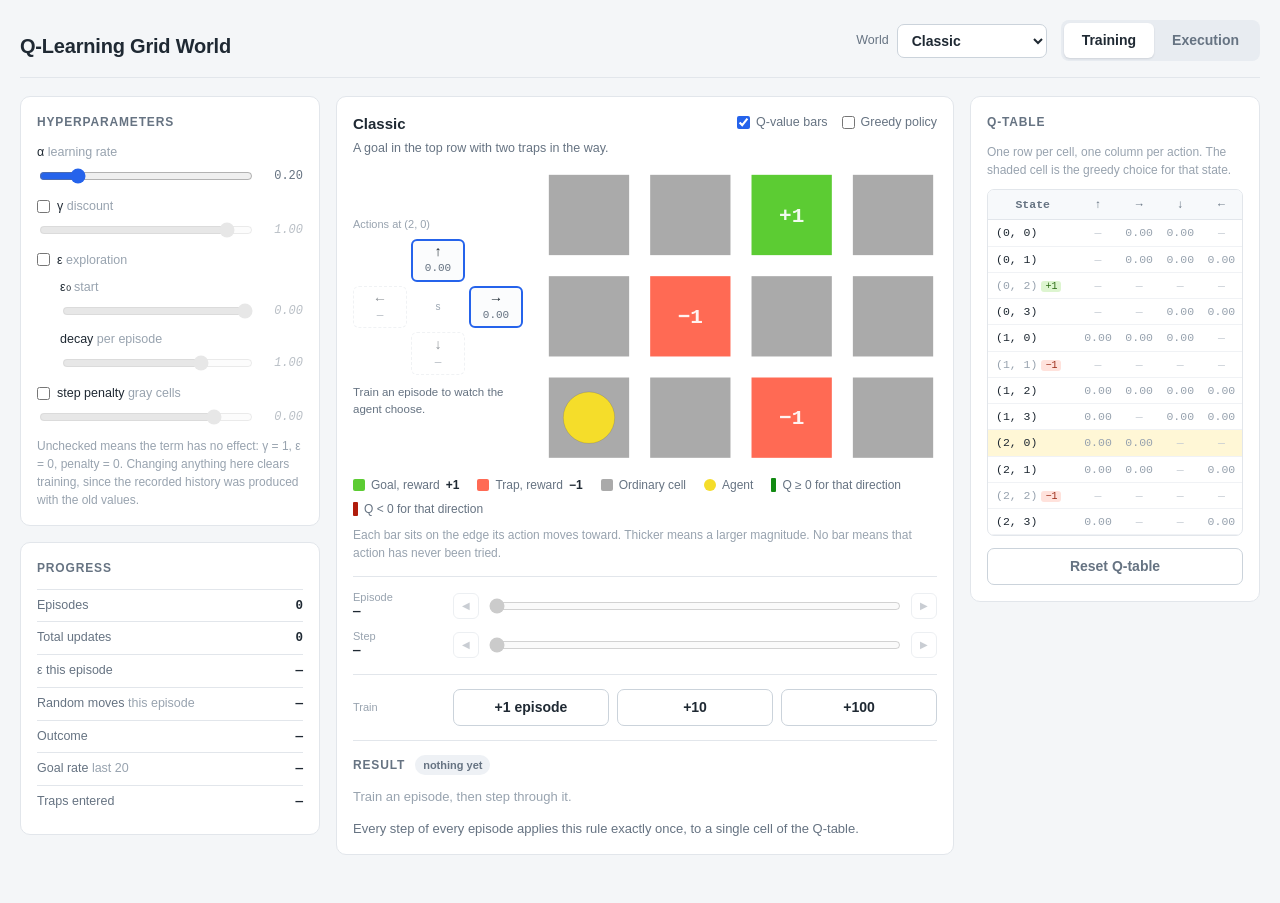
==== examples/qlearning/index.html @ 7fbef6d1 "Add qlearning demo" ====
<!DOCTYPE html>
<html lang="en">
<head>
<meta charset="utf-8">
<meta name="viewport" content="width=device-width, initial-scale=1">
<title>Q-Learning Grid World</title>
<link rel="stylesheet" href="styles.css">
</head>
<body>
<div class="app">

  <header class="topbar">
    <div class="brand">
      <h1>Q-Learning Grid World</h1>
    </div>
    <div class="top-controls">
      <label class="field">
        <span>World</span>
        <select id="layoutSelect"></select>
      </label>
      <div class="modes" role="group" aria-label="Mode">
        <button id="modeTraining" class="mode is-active" data-mode="training">Training</button>
        <button id="modeExecution" class="mode" data-mode="execution">Execution</button>
      </div>
    </div>
  </header>

  <main class="layout">

    <!-- ---------------------------------------------------------- left -->
    <aside class="col col-left">

      <section class="card">
        <h2>Hyperparameters</h2>
        <div class="params">

          <div class="param">
            <span class="param-name"><label for="alpha">&alpha; <em>learning rate</em></label></span>
            <input type="range" id="alpha" min="0.05" max="1" step="0.05" value="0.2">
            <output id="alphaOut">0.20</output>
          </div>

          <div class="param" id="rowGamma">
            <span class="param-name">
              <input type="checkbox" id="useGamma">
              <label for="useGamma">&gamma; <em>discount</em></label>
            </span>
            <input type="range" id="gamma" min="0" max="0.99" step="0.01" value="0.9"
                   aria-label="Discount factor value">
            <output id="gammaOut">1.00</output>
          </div>

          <div class="param-group" id="rowEpsilon">
            <span class="param-name">
              <input type="checkbox" id="useEpsilon">
              <label for="useEpsilon">&epsilon; <em>exploration</em></label>
            </span>
            <div class="param">
              <span class="param-name"><label for="epsStart">&epsilon;&#8320; <em>start</em></label></span>
              <input type="range" id="epsStart" min="0" max="1" step="0.05" value="1">
              <output id="epsStartOut">0.00</output>
            </div>
            <div class="param">
              <span class="param-name"><label for="epsDecay">decay <em>per episode</em></label></span>
              <input type="range" id="epsDecay" min="0.80" max="1" step="0.01" value="0.95">
              <output id="epsDecayOut">1.00</output>
            </div>
          </div>

          <div class="param" id="rowPenalty">
            <span class="param-name">
              <input type="checkbox" id="usePenalty">
              <label for="usePenalty">step penalty <em>gray cells</em></label>
            </span>
            <input type="range" id="stepPenalty" min="-0.2" max="-0.01" step="0.01" value="-0.04"
                   aria-label="Step penalty value">
            <output id="stepPenaltyOut">0.00</output>
          </div>

        </div>

        <p class="hint">Unchecked means the term has no effect: &gamma; = 1, &epsilon; = 0,
        penalty = 0. Changing anything here clears training, since the recorded history
        was produced with the old values.</p>
      </section>

      <section class="card">
        <h2>Progress</h2>
        <dl class="stats stats-top">
          <div><dt>Episodes</dt><dd id="statEpisodes">0</dd></div>
          <div><dt>Total updates</dt><dd id="statUpdates">0</dd></div>
          <div><dt>&epsilon; this episode</dt><dd id="statEpsilon">&mdash;</dd></div>
          <div><dt>Random moves <em>this episode</em></dt><dd id="statRandom">&mdash;</dd></div>
          <div><dt>Outcome</dt><dd id="statOutcome">&mdash;</dd></div>
          <div><dt>Goal rate <em>last 20</em></dt><dd id="statSuccess">&mdash;</dd></div>
          <div><dt>Traps entered</dt><dd id="statTraps">&mdash;</dd></div>
        </dl>
      </section>

    </aside>

    <!-- -------------------------------------------------------- center -->
    <section class="col col-center">
      <div class="card card-world">
        <div class="world-head">
          <div class="world-id">
            <h2 id="worldTitle">Classic</h2>
            <p id="layoutBlurb" class="blurb"></p>
          </div>
          <div class="toggles">
            <label class="chk"><input type="checkbox" id="showBars" checked> Q-value bars</label>
            <label class="chk"><input type="checkbox" id="showPolicy"> Greedy policy</label>
          </div>
        </div>

        <div class="stage">
          <div class="choice" id="choice"></div>
          <div class="world-wrap">
            <svg id="world" role="img" aria-label="Grid world"></svg>
          </div>
        </div>

        <ul class="legend">
          <li><span class="sw sw-goal"></span>Goal, reward <b>+1</b></li>
          <li><span class="sw sw-trap"></span>Trap, reward <b>&minus;1</b></li>
          <li><span class="sw sw-empty"></span>Ordinary cell</li>
          <li><span class="sw sw-agent"></span>Agent</li>
          <li><span class="sw sw-pos"></span>Q &ge; 0 for that direction</li>
          <li><span class="sw sw-neg"></span>Q &lt; 0 for that direction</li>
        </ul>
        <p class="legend-note">Each bar sits on the edge its action moves toward.
        Thicker means a larger magnitude. No bar means that action has never been tried.</p>

        <!-- playback: training -->
        <div id="trainingControls" class="playback">
          <div class="scrub">
            <div class="scrub-label">
              <span>Episode</span>
              <strong id="episodeLabel">&mdash;</strong>
            </div>
            <button class="icon" id="epPrev" title="Previous episode">&#9664;</button>
            <input type="range" id="episodeRange" min="0" max="0" value="0" disabled>
            <button class="icon" id="epNext" title="Next episode">&#9654;</button>
          </div>
          <div class="scrub">
            <div class="scrub-label">
              <span>Step</span>
              <strong id="stepLabel">&mdash;</strong>
            </div>
            <button class="icon" id="stepPrev" title="Previous step">&#9664;</button>
            <input type="range" id="stepRange" min="-1" max="-1" value="-1" disabled>
            <button class="icon" id="stepNext" title="Next step">&#9654;</button>
          </div>
        </div>

        <!-- playback: execution -->
        <div id="executionControls" class="playback" hidden>
          <p class="exec-note" id="execNote"></p>
          <div class="scrub">
            <div class="scrub-label">
              <span>Step</span>
              <strong id="execStepLabel">&mdash;</strong>
            </div>
            <button class="icon" id="execPrev" title="Previous step">&#9664;</button>
            <input type="range" id="execRange" min="-1" max="-1" value="-1" disabled>
            <button class="icon" id="execNext" title="Next step">&#9654;</button>
          </div>
        </div>

        <div class="train-bar" id="trainBar">
          <span class="train-label">Train</span>
          <button class="btn" data-train="1">+1 episode</button>
          <button class="btn" data-train="10">+10</button>
          <button class="btn" data-train="100">+100</button>
        </div>

        <section class="update-panel">
          <div class="formula-head">
            <h2 id="formulaTitle">Result</h2>
            <span id="formulaTag" class="tag">nothing yet</span>
          </div>
          <div class="eq-grid" id="eqGrid"></div>
          <div class="terms" id="terms"></div>
          <p class="explain" id="explain"></p>
        </section>
      </div>
    </section>

    <!-- --------------------------------------------------------- right -->
    <aside class="col col-right">
      <section class="card card-qtable">
        <h2>Q-table</h2>
        <p class="hint">One row per cell, one column per action. The shaded cell
        is the greedy choice for that state.</p>
        <div class="qtable-wrap">
          <table class="qtable">
            <thead>
              <tr>
                <th>State</th>
                <th>&uarr;</th><th>&rarr;</th><th>&darr;</th><th>&larr;</th>
              </tr>
            </thead>
            <tbody id="qtableBody"></tbody>
          </table>
        </div>
        <button id="resetQ" class="btn btn-reset">Reset Q-table</button>
      </section>
    </aside>
  </main>


</div>

<!-- Plain scripts, loaded in dependency order, so opening this file directly
     from disk works. ES modules would be blocked by the browser over file://. -->
<script src="js/gridworld.js"></script>
<script src="js/qlearning.js"></script>
<script src="js/app.js"></script>
</body>
</html>
---- examples/qlearning/styles.css ----
:root {
  --bg: #f4f6f8;
  --card: #ffffff;
  --line: #e2e6eb;
  --line-strong: #cbd3db;
  --text: #1f2933;
  --text-dim: #667382;
  --text-faint: #98a3af;
  --accent: #2563eb;
  --accent-soft: #e8efff;

  --cell: #aaaaaa;
  --cell-goal: #5ccc33;
  --cell-trap: #ff6a54;
  --cell-wall: #6b7480;
  --agent: #f5dd2a;
  --q-pos: #128a12;
  --q-neg: #b01d0c;

  --mono: ui-monospace, "SF Mono", "Cascadia Mono", Menlo, Consolas, monospace;
}

* { box-sizing: border-box; }

body {
  margin: 0;
  background: var(--bg);
  color: var(--text);
  font: 14px/1.5 -apple-system, BlinkMacSystemFont, "Segoe UI", Roboto, Helvetica, Arial, sans-serif;
  -webkit-font-smoothing: antialiased;
}

.app {
  max-width: 1480px;
  margin: 0 auto;
  padding: 20px 20px 48px;
}

/* ------------------------------------------------------------- topbar */
.topbar {
  display: flex;
  align-items: flex-end;
  justify-content: space-between;
  gap: 16px;
  flex-wrap: wrap;
  padding-bottom: 16px;
  margin-bottom: 18px;
  border-bottom: 1px solid var(--line);
}
.brand h1 { margin: 0; font-size: 20px; font-weight: 650; letter-spacing: -0.01em; }
.brand .sub { margin: 2px 0 0; color: var(--text-dim); font-size: 13px; }

.top-controls { display: flex; align-items: center; gap: 14px; flex-wrap: wrap; }

.field { display: inline-flex; align-items: center; gap: 8px; }
.field > span { font-size: 12.5px; color: var(--text-dim); }
.field select {
  font: inherit;
  font-weight: 550;
  color: var(--text);
  background: var(--card);
  border: 1px solid var(--line-strong);
  border-radius: 7px;
  padding: 7px 10px;
  min-width: 150px;
  cursor: pointer;
}
.field select:hover { border-color: var(--accent); }
.field select:focus-visible { outline: 2px solid var(--accent); outline-offset: 1px; }

.modes {
  display: inline-flex;
  background: #e8ecf1;
  border-radius: 8px;
  padding: 3px;
}
.mode {
  border: 0;
  background: transparent;
  padding: 7px 18px;
  border-radius: 6px;
  font: inherit;
  font-weight: 550;
  color: var(--text-dim);
  cursor: pointer;
}
.mode.is-active {
  background: var(--card);
  color: var(--text);
  box-shadow: 0 1px 2px rgba(16, 24, 40, 0.12);
}

/* ------------------------------------------------------------- layout */
.layout {
  display: grid;
  grid-template-columns: 300px minmax(0, 1fr) 290px;
  gap: 16px;
  align-items: start;
}
.col { display: flex; flex-direction: column; gap: 16px; min-width: 0; }

.card {
  background: var(--card);
  border: 1px solid var(--line);
  border-radius: 10px;
  padding: 16px;
}
.card h2 {
  margin: 0 0 12px;
  font-size: 12px;
  font-weight: 650;
  letter-spacing: 0.07em;
  text-transform: uppercase;
  color: var(--text-dim);
}

.hint { margin: 10px 0 0; font-size: 12px; line-height: 1.5; color: var(--text-faint); }
.blurb { margin: 10px 0 0; font-size: 12.5px; color: var(--text-dim); min-height: 34px; }

/* ------------------------------------------------------------ buttons */
.btn {
  border: 1px solid var(--line-strong);
  background: var(--card);
  color: var(--text);
  padding: 7px 12px;
  border-radius: 7px;
  font: inherit;
  font-weight: 550;
  cursor: pointer;
}
.btn:hover:not(:disabled) { border-color: var(--accent); color: var(--accent); }
.btn:disabled { opacity: 0.45; cursor: default; }

.icon {
  border: 1px solid var(--line-strong);
  background: var(--card);
  border-radius: 6px;
  width: 26px;
  height: 26px;
  line-height: 1;
  font-size: 10px;
  color: var(--text-dim);
  cursor: pointer;
  flex: none;
}
.icon:hover:not(:disabled) { border-color: var(--accent); color: var(--accent); }
.icon:disabled { opacity: 0.35; cursor: default; }

/* --------------------------------------------------------- parameters */
.params { display: grid; gap: 11px; }
.param {
  display: grid;
  grid-template-columns: 1fr 44px;
  grid-template-areas: "name name" "slider out";
  align-items: center;
  gap: 4px 8px;
}
.param-name {
  grid-area: name;
  font-size: 12.5px;
  display: flex;
  align-items: center;
  gap: 7px;
}
.param-name em { color: var(--text-faint); font-style: normal; }
.param-name label { cursor: pointer; }
.param-name input[type="checkbox"] { accent-color: var(--accent); margin: 0; flex: none; }
.param input[type="range"] { grid-area: slider; width: 100%; accent-color: var(--accent); }
.param output {
  grid-area: out;
  font-family: var(--mono);
  font-size: 12px;
  text-align: right;
  color: var(--text-dim);
}

/* A switched-off hyperparameter keeps its label readable but greys the control,
   and its output shows the neutral value the algorithm actually uses. */
.param-group { display: grid; grid-template-columns: 1fr; gap: 9px; }
.param-group > .param-name { grid-area: auto; }   /* not inside the .param grid */
.param-group > .param { padding-left: 23px; }
.is-off input[type="range"], .is-off output { opacity: 0.45; }
.is-off output { font-style: italic; }
.param input[type="range"]:disabled { cursor: default; }

/* -------------------------------------------------------------- stats */
.stats { display: grid; gap: 0; margin: 14px 0 0; }
.stats-top { margin-top: 0; }
.stats > div {
  display: flex;
  justify-content: space-between;
  align-items: baseline;
  gap: 10px;
  padding: 6px 0;
  border-top: 1px solid var(--line);
}
.stats dt { color: var(--text-dim); font-size: 12.5px; }
.stats dt em { color: var(--text-faint); font-style: normal; }
.stats dd { margin: 0; font-family: var(--mono); font-size: 12.5px; font-weight: 550; }

/* -------------------------------------------------------------- world */
.card-world { display: flex; flex-direction: column; gap: 14px; }
.world-head {
  display: flex;
  align-items: baseline;
  justify-content: space-between;
  gap: 12px;
  flex-wrap: wrap;
}
.world-head h2 { margin: 0; text-transform: none; letter-spacing: 0; font-size: 15px; color: var(--text); }
.world-id { min-width: 0; flex: 1 1 260px; }
.world-id .blurb { margin: 3px 0 0; min-height: 0; max-width: 60ch; }
.toggles { display: flex; gap: 14px; }
.chk {
  display: inline-flex;
  align-items: center;
  gap: 6px;
  font-size: 12.5px;
  color: var(--text-dim);
  cursor: pointer;
  user-select: none;
}
.chk input { accent-color: var(--accent); margin: 0; }

.stage { display: flex; align-items: center; gap: 18px; flex-wrap: wrap; }
.world-wrap { flex: 1 1 300px; display: flex; justify-content: center; }
#world { width: 100%; max-width: 410px; height: auto; display: block; }

#agent { transition: cx 180ms ease, cy 180ms ease; }

/* ------------------------------------------------------------- legend */
.legend {
  list-style: none;
  margin: 0;
  padding: 0;
  display: flex;
  flex-wrap: wrap;
  gap: 6px 18px;
  font-size: 12px;
  color: var(--text-dim);
}
.legend li { display: inline-flex; align-items: center; gap: 6px; }
.legend b { color: var(--text); font-weight: 600; }
.sw { width: 12px; height: 12px; border-radius: 2px; flex: none; }
.sw-goal { background: var(--cell-goal); }
.sw-trap { background: var(--cell-trap); }
.sw-empty { background: var(--cell); }
.sw-agent { background: var(--agent); border-radius: 50%; }
.sw-pos { background: var(--q-pos); width: 5px; height: 14px; border-radius: 1px; }
.sw-neg { background: var(--q-neg); width: 5px; height: 14px; border-radius: 1px; }
.legend-note { margin: -6px 0 0; font-size: 12px; color: var(--text-faint); }

/* ----------------------------------------------------------- playback */
.playback {
  border-top: 1px solid var(--line);
  padding-top: 14px;
  display: grid;
  gap: 10px;
}
.scrub { display: flex; align-items: center; gap: 8px; }
.scrub-label {
  display: flex;
  flex-direction: column;
  width: 92px;
  flex: none;
  line-height: 1.25;
}
.scrub-label span { font-size: 11px; color: var(--text-faint); }
.scrub-label strong { font-family: var(--mono); font-size: 12.5px; font-weight: 550; }
.scrub input[type="range"] { flex: 1; min-width: 0; accent-color: var(--accent); }
.exec-note { margin: 0; font-size: 12.5px; color: var(--text-dim); }
.exec-note b { color: var(--text); font-weight: 600; }

.train-bar {
  display: flex;
  align-items: center;
  gap: 8px;
  border-top: 1px solid var(--line);
  padding-top: 14px;
}
.train-label {
  width: 92px;
  flex: none;
  font-size: 11px;
  color: var(--text-faint);
}
.train-bar .btn { flex: 1; }

/* ------------------------------------------------------------ q-table */
.card-qtable { position: sticky; top: 20px; }
.qtable-wrap { margin-top: 10px; max-height: 480px; overflow: auto; border: 1px solid var(--line); border-radius: 7px; }
.qtable { width: 100%; border-collapse: collapse; font-family: var(--mono); font-size: 11.5px; }
.qtable th {
  position: sticky;
  top: 0;
  background: #f7f9fb;
  border-bottom: 1px solid var(--line);
  padding: 6px 4px;
  font-weight: 600;
  color: var(--text-dim);
  z-index: 1;
}
.qtable td { padding: 4px; text-align: center; border-bottom: 1px solid #f0f2f5; color: var(--text-dim); }
.qtable td.state { text-align: left; padding-left: 8px; color: var(--text); white-space: nowrap; }
.qtable td.zero { color: var(--text-faint); }
.qtable td.na { color: #c3cad2; }
.qtable td.best { background: #eef4ff; color: var(--text); font-weight: 600; }
.qtable tr.current td { background: #fff7d6; }
.qtable tr.current td.best { background: #ffeea8; }
.qtable td.updated { outline: 2px solid var(--accent); outline-offset: -2px; border-radius: 3px; }
.qtable tr.terminal td.state { color: var(--text-faint); }
.qtable .badge { font-family: inherit; font-size: 10px; padding: 0 4px; border-radius: 3px; margin-left: 4px; }
.qtable .badge-goal { background: #ddf5d0; color: #2c6b16; }
.qtable .badge-trap { background: #ffe2dc; color: #9b2d1a; }

.btn-reset { width: 100%; margin-top: 12px; color: var(--text-dim); }

/* ------------------------------------------------------- update panel */
.update-panel { border-top: 1px solid var(--line); padding-top: 14px; }
.formula-head { display: flex; align-items: center; gap: 10px; flex-wrap: wrap; margin-bottom: 12px; }
.formula-head h2 { margin: 0; }
.tag {
  font-size: 11px;
  font-weight: 550;
  padding: 2px 8px;
  border-radius: 20px;
  background: #eef1f5;
  color: var(--text-dim);
}
.tag.is-live { background: var(--accent-soft); color: var(--accent); }

/* The choice compass: the four directions laid out the way they point, each
   showing the value the agent was reading when it decided. */
.choice { flex: 0 0 auto; }
.choice-head { font-size: 11px; color: var(--text-faint); margin-bottom: 7px; }
.compass { display: grid; grid-template-columns: repeat(3, 54px); gap: 4px; }
.arm {
  border: 1px solid var(--line);
  border-radius: 6px;
  padding: 4px 2px;
  text-align: center;
  font-family: var(--mono);
  background: #fbfcfd;
}
.arm-dir { display: block; font-size: 14px; line-height: 1.15; }
.arm-q { display: block; font-size: 11px; color: var(--text-dim); }
.arm.up { grid-area: 1 / 2; }
.arm.right { grid-area: 2 / 3; }
.arm.down { grid-area: 3 / 2; }
.arm.left { grid-area: 2 / 1; }
.compass-center {
  grid-area: 2 / 2;
  display: flex;
  align-items: center;
  justify-content: center;
  font-family: var(--mono);
  font-size: 10px;
  color: var(--text-faint);
}
.arm.is-na { border-style: dashed; background: none; opacity: 0.5; }
.arm.is-best { border-color: var(--accent); border-width: 2px; padding: 3px 1px; }
.arm.is-taken { background: var(--accent); border-color: var(--accent); color: #fff; }
.arm.is-taken .arm-q { color: rgba(255, 255, 255, 0.85); }
.choice-note {
  margin: 9px 0 0;
  max-width: 174px;
  font-size: 11.5px;
  line-height: 1.45;
  color: var(--text-dim);
}
.choice-note b { color: var(--text); font-weight: 600; }

/* Each token is a column: the symbol sits directly above its value and both
   share the column's width, so it is obvious which number is which term. */
.eq-grid {
  display: flex;
  flex-wrap: wrap;
  align-items: flex-start;
  gap: 5px 3px;
  font-family: var(--mono);
}
.eq-cell {
  display: flex;
  flex-direction: column;
  align-items: stretch;
  gap: 3px;
  position: relative;
}
.eq-sym {
  font-size: 13.5px;
  line-height: 1.5;
  padding: 3px 6px;
  border-radius: 5px;
  background: #f1f4f7;
  white-space: nowrap;
  text-align: center;
}
.eq-val {
  font-size: 13px;
  line-height: 1.5;
  padding: 3px 6px;
  border-radius: 5px;
  background: #eef4ff;
  color: var(--text);
  white-space: nowrap;
  text-align: center;
}
.eq-val.pos { color: var(--q-pos); }
.eq-val.neg { color: var(--q-neg); }
.eq-val.is-result { background: #e3f5de; color: #1f6b12; font-weight: 600; }

.eq-cell.is-op .eq-sym { background: none; color: var(--text-faint); padding-inline: 2px; }
.eq-cell.is-br .eq-sym { font-size: 19px; line-height: 1.1; padding-top: 1px; }

.eq-cell[data-tip] { cursor: help; }
.eq-cell[data-tip]:hover .eq-sym,
.eq-cell[data-tip]:focus-visible .eq-sym { background: #dfe6ee; }
.eq-cell[data-tip]:focus-visible { outline: none; }
.eq-cell[data-tip]::after {
  content: attr(data-tip);
  position: absolute;
  bottom: calc(100% + 9px);
  left: 50%;
  transform: translateX(-50%);
  width: 250px;
  padding: 9px 11px;
  border-radius: 7px;
  background: #1f2933;
  color: #fff;
  font-family: -apple-system, BlinkMacSystemFont, "Segoe UI", Roboto, Helvetica, Arial, sans-serif;
  font-size: 12px;
  line-height: 1.45;
  white-space: normal;
  text-align: left;
  opacity: 0;
  visibility: hidden;
  transition: opacity 120ms ease;
  pointer-events: none;
  z-index: 6;
}
.eq-cell[data-tip]::before {
  content: "";
  position: absolute;
  bottom: calc(100% + 3px);
  left: 50%;
  transform: translateX(-50%);
  border: 6px solid transparent;
  border-top-color: #1f2933;
  opacity: 0;
  visibility: hidden;
  transition: opacity 120ms ease;
  pointer-events: none;
  z-index: 6;
}
.eq-cell[data-tip]:hover::after, .eq-cell[data-tip]:focus-visible::after,
.eq-cell[data-tip]:hover::before, .eq-cell[data-tip]:focus-visible::before {
  opacity: 1;
  visibility: visible;
}

.eq-idle { font-size: 13px; color: var(--text-faint); }

/* Compact inline facts rather than a grid of boxes. */
.terms {
  display: flex;
  flex-wrap: wrap;
  gap: 5px 18px;
  margin-top: 14px;
  padding-top: 12px;
  border-top: 1px solid var(--line);
  font-size: 12.5px;
}
.terms:empty { display: none; }
.term { display: inline-flex; align-items: baseline; gap: 6px; }
.term .k { color: var(--text-faint); }
.term .v { font-family: var(--mono); font-weight: 600; white-space: nowrap; }
.term.pos .v { color: var(--q-pos); }
.term.neg .v { color: var(--q-neg); }

.explain { margin: 12px 0 0; font-size: 13px; color: var(--text-dim); max-width: 92ch; }
.explain b { color: var(--text); font-weight: 600; }

/* ------------------------------------------------------------ responsive */
@media (max-width: 1180px) {
  .layout { grid-template-columns: 280px minmax(0, 1fr); }
  .col-right { grid-column: 1 / -1; }
  .card-qtable { position: static; }
  .qtable-wrap { max-height: none; }
}
@media (max-width: 820px) {
  .layout { grid-template-columns: minmax(0, 1fr); }
  .col-right { grid-column: auto; }
  .app { padding: 16px 14px 40px; }
}

[hidden] { display: none !important; }
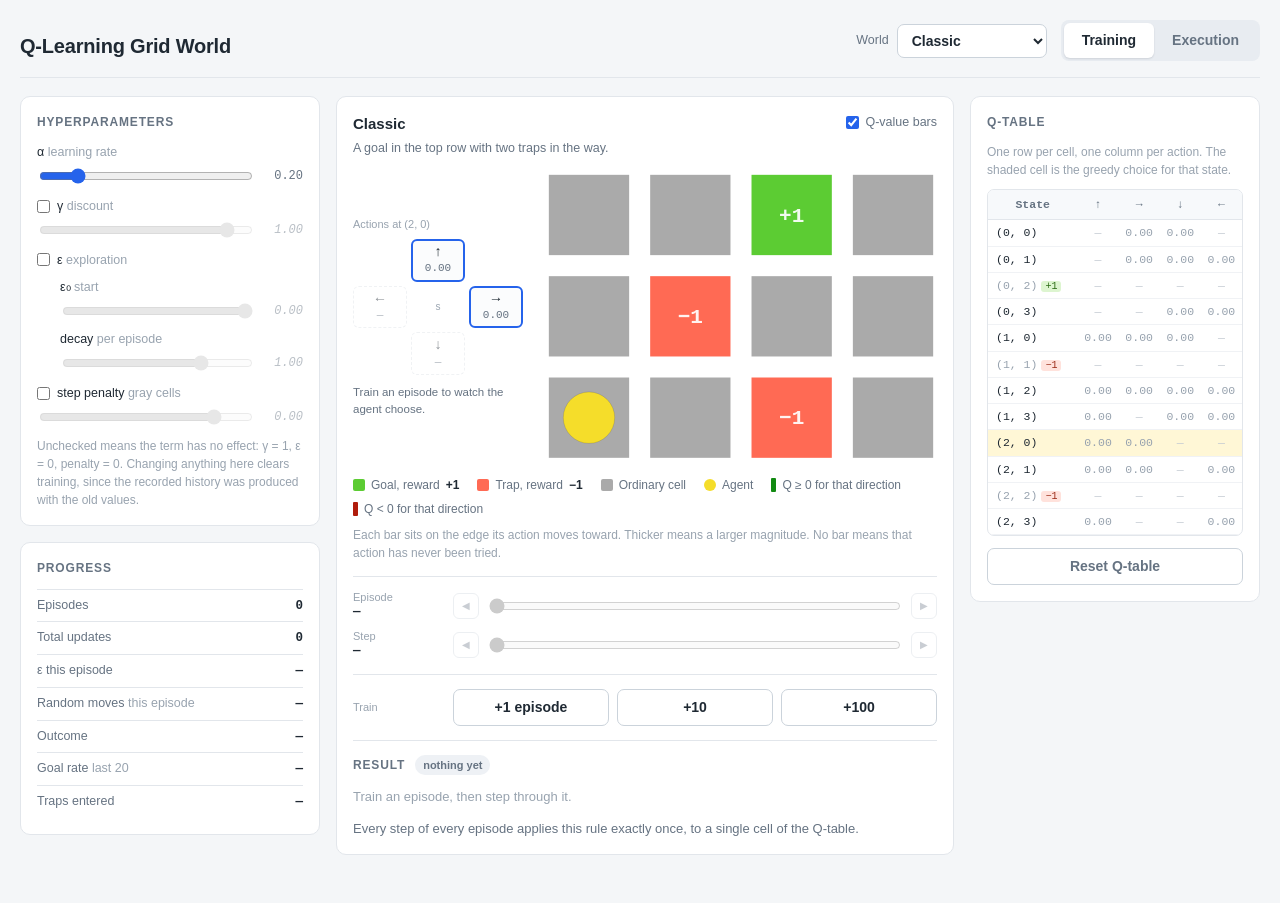
==== commit 94c2ba74: "Update qlearning" ====
--- a/examples/qlearning/index.html
+++ b/examples/qlearning/index.html
@@ -109,7 +109,6 @@
           </div>
           <div class="toggles">
             <label class="chk"><input type="checkbox" id="showBars" checked> Q-value bars</label>
-            <label class="chk"><input type="checkbox" id="showPolicy"> Greedy policy</label>
           </div>
         </div>
 
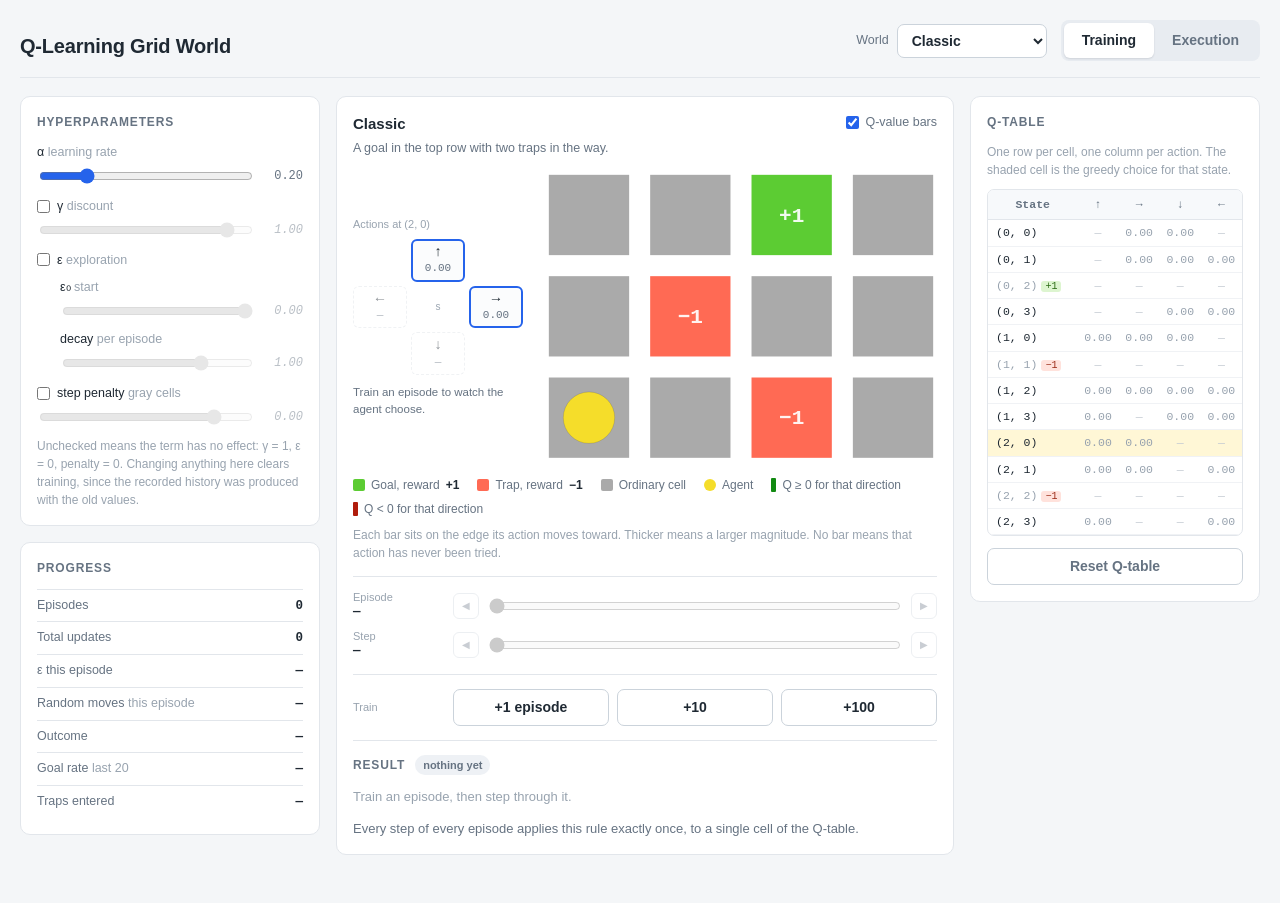
==== commit 5d5671d0: "Allow learning rate alpha = 0 in Q-learning demo Lower the alpha slider minimum to 0 so students can" ====
--- a/examples/qlearning/index.html
+++ b/examples/qlearning/index.html
@@ -36,7 +36,7 @@
 
           <div class="param">
             <span class="param-name"><label for="alpha">&alpha; <em>learning rate</em></label></span>
-            <input type="range" id="alpha" min="0.05" max="1" step="0.05" value="0.2">
+            <input type="range" id="alpha" min="0" max="1" step="0.05" value="0.2">
             <output id="alphaOut">0.20</output>
           </div>
 
